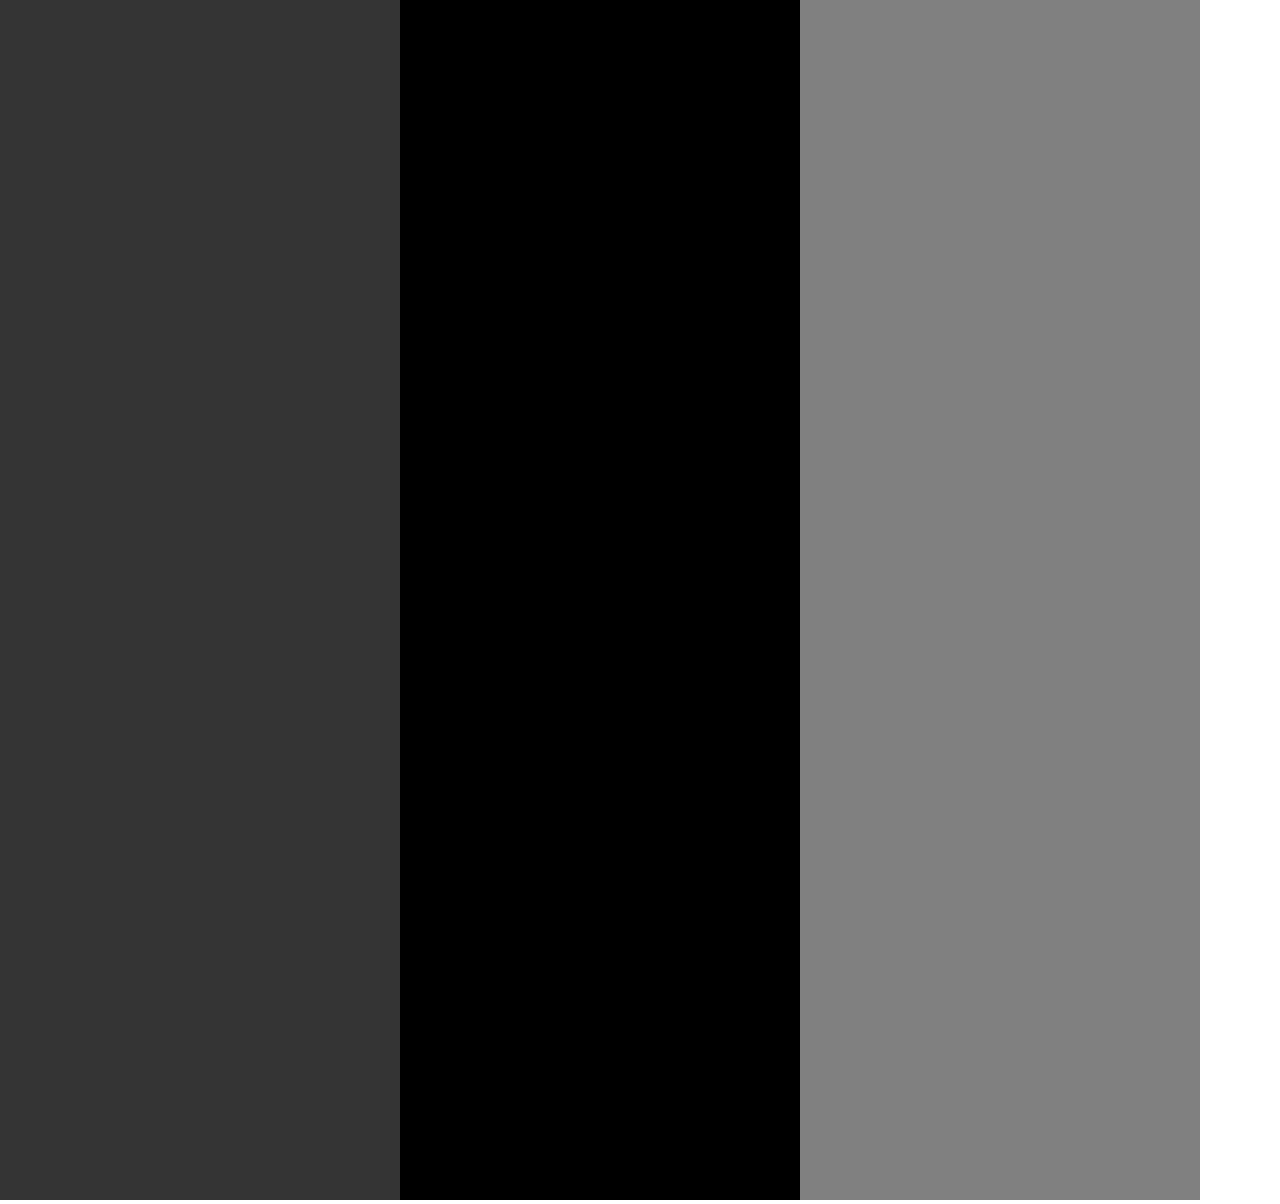
==== Task-1/index.html @ 45328569 "." ====
<!DOCTYPE html>
<html lang="">

<head>
  <meta charset="utf-8">
  <meta name="viewport" content="width=device-width, initial-scale=1.0">

  <title> P5 REV :)</title>

  <!-- CSS stylesheet(s) -->
  <link rel="stylesheet" type="text/css" href="css/style.css" />

  <!-- Library script(s) -->
  <script src="js/libraries/p5.min.js"></script>
  <script src="js/libraries/p5.sound.min.js"></script>

  <!-- My script(s) -->
  <script src="js/script3.js"></script>


</head>

<body>
  <!-- HTML would go here if needed. -->
</body>

</html>
---- Task-1/css/style.css ----
body {
  padding: 0;
  margin: 0;
}
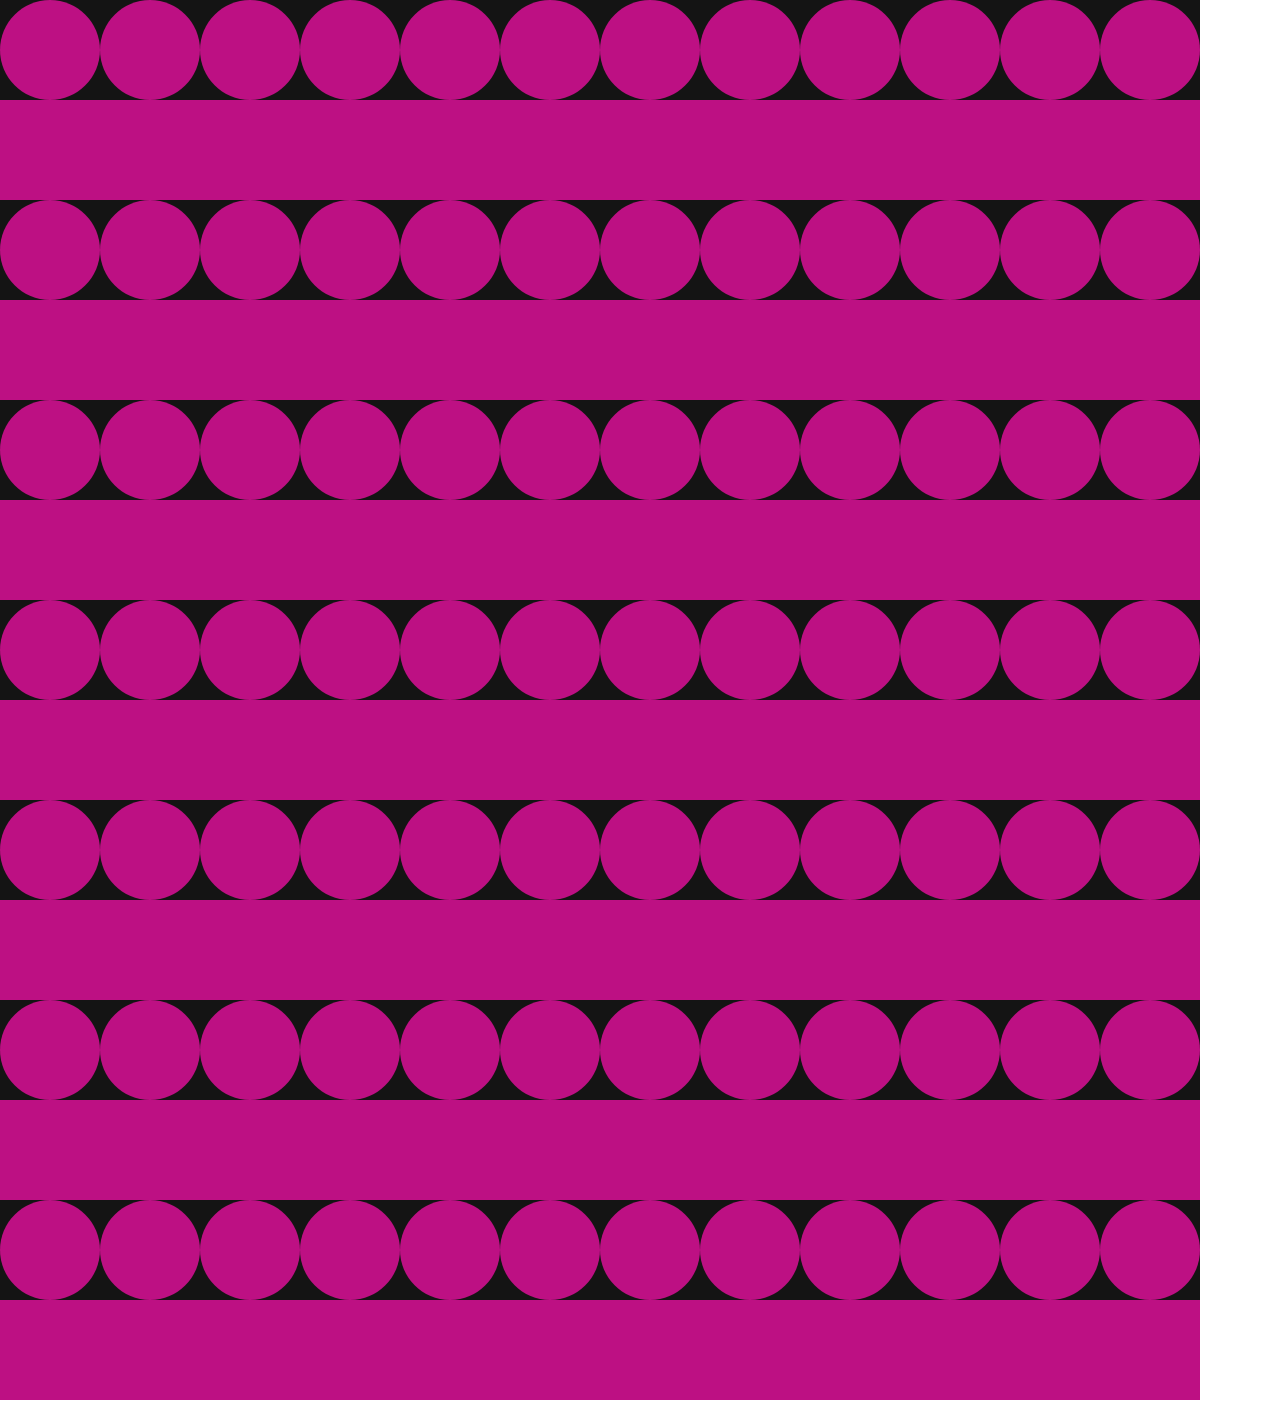
==== commit db1a3ca2: "." ====
--- a/Task-1/index.html
+++ b/Task-1/index.html
@@ -15,7 +15,7 @@
   <script src="js/libraries/p5.sound.min.js"></script>
 
   <!-- My script(s) -->
-  <script src="js/script3.js"></script>
+  <script src="js/question-7.js"></script>
 
 
 </head>
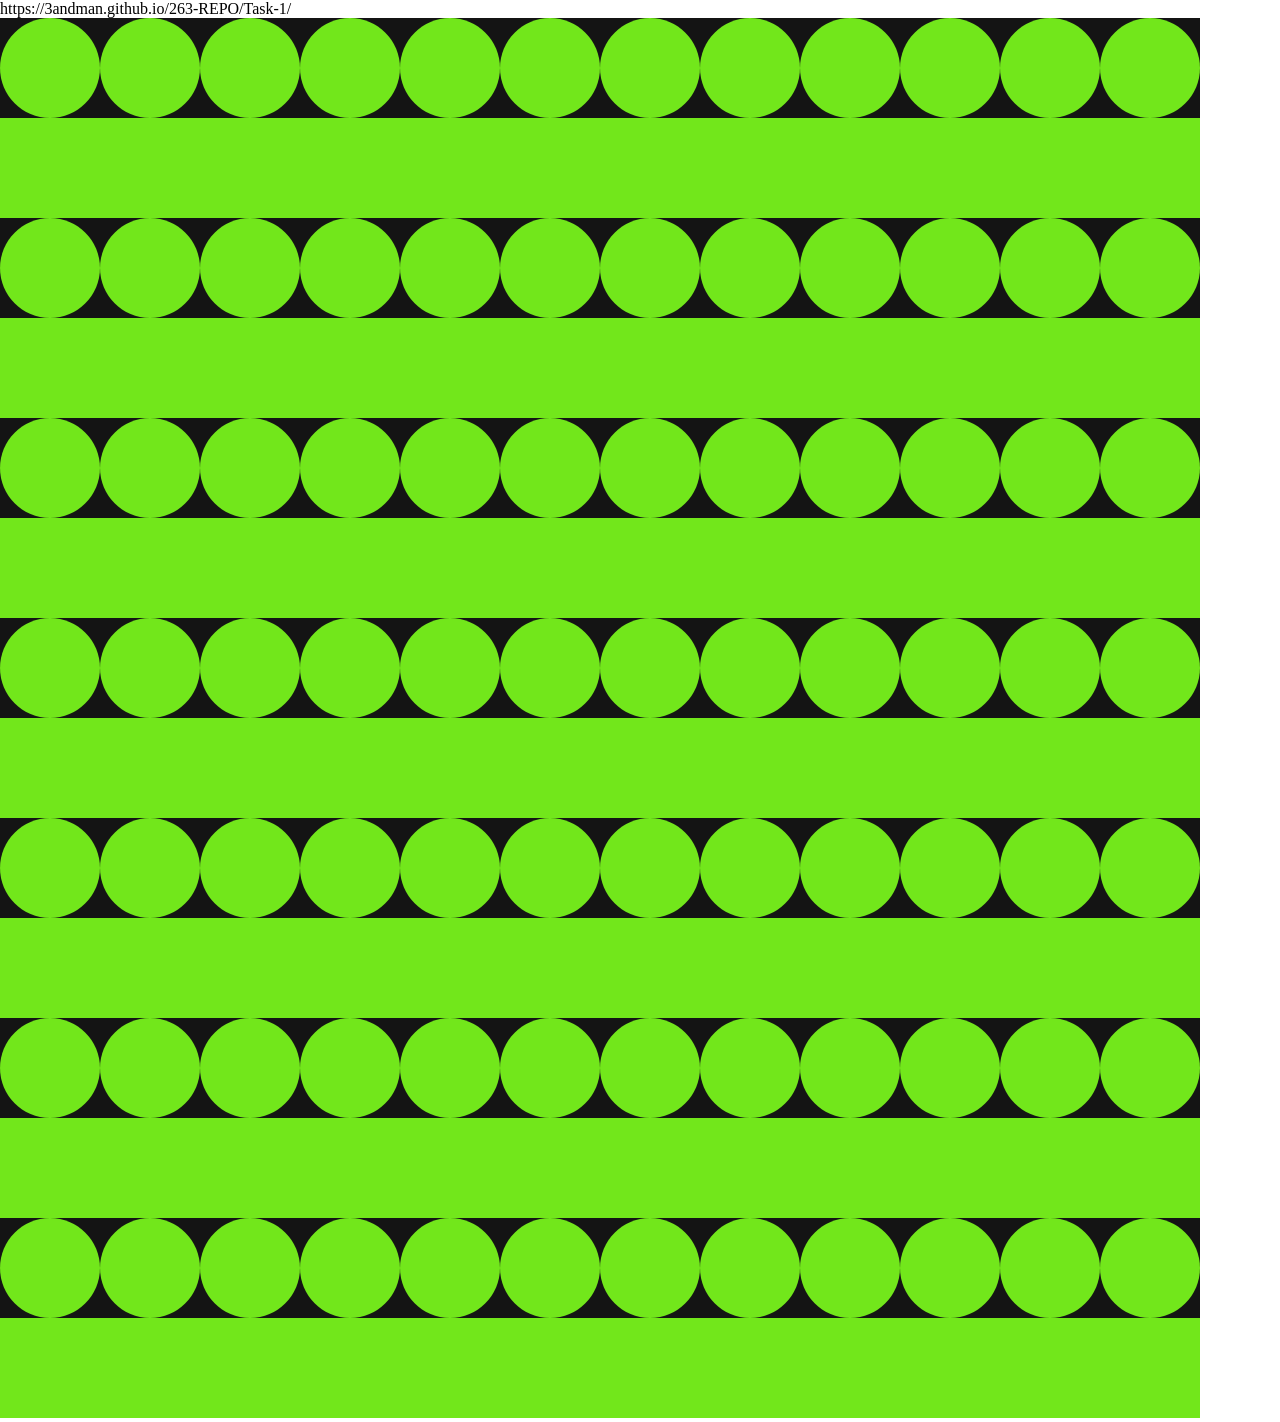
==== commit 997dff3a: "Update index.html" ====
--- a/Task-1/index.html
+++ b/Task-1/index.html
@@ -22,6 +22,7 @@
 
 <body>
   <!-- HTML would go here if needed. -->
+  https://3andman.github.io/263-REPO/Task-1/
 </body>
 
 </html>
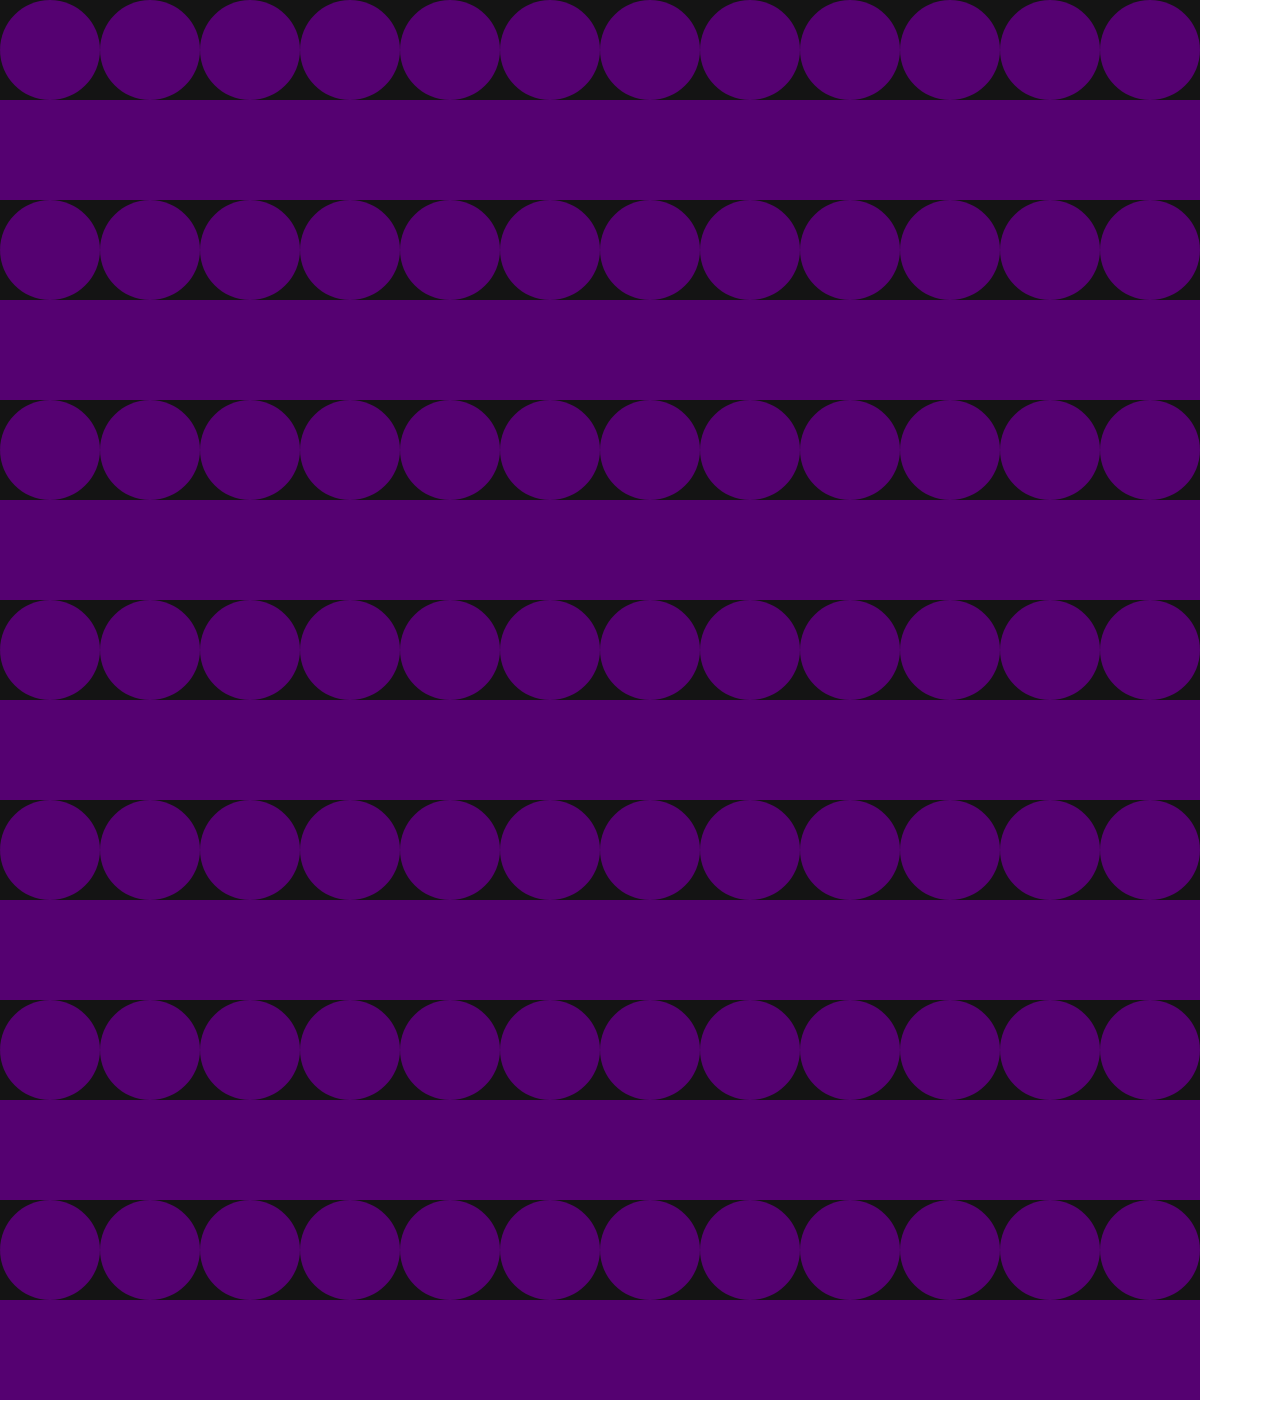
==== commit 6789982a: "Update index.html" ====
--- a/Task-1/index.html
+++ b/Task-1/index.html
@@ -5,7 +5,7 @@
   <meta charset="utf-8">
   <meta name="viewport" content="width=device-width, initial-scale=1.0">
 
-  <title> P5 REV :)</title>
+  <title> Task 1 :</title>
 
   <!-- CSS stylesheet(s) -->
   <link rel="stylesheet" type="text/css" href="css/style.css" />
@@ -22,7 +22,6 @@
 
 <body>
   <!-- HTML would go here if needed. -->
-  https://3andman.github.io/263-REPO/Task-1/
 </body>
 
 </html>
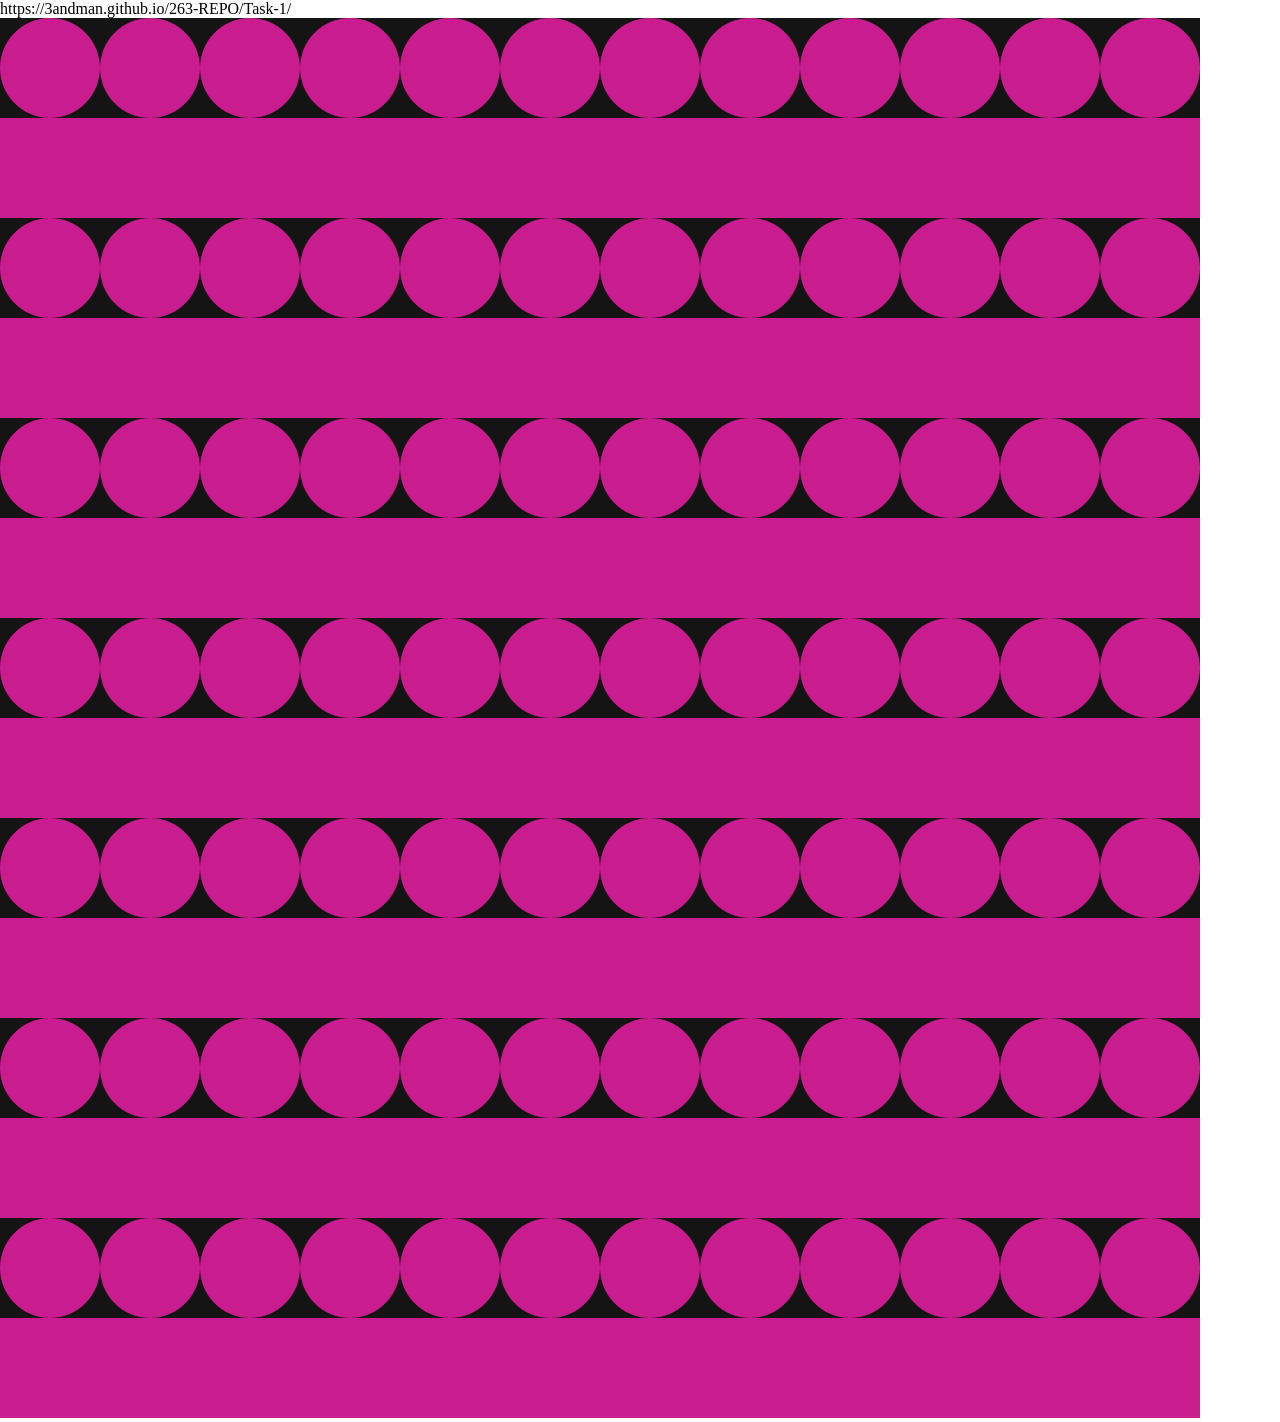
==== commit 3fc0d6c9: "Update index.html" ====
--- a/Task-1/index.html
+++ b/Task-1/index.html
@@ -21,7 +21,7 @@
 </head>
 
 <body>
-  <!-- HTML would go here if needed. -->
+https://3andman.github.io/263-REPO/Task-1/
 </body>
 
 </html>
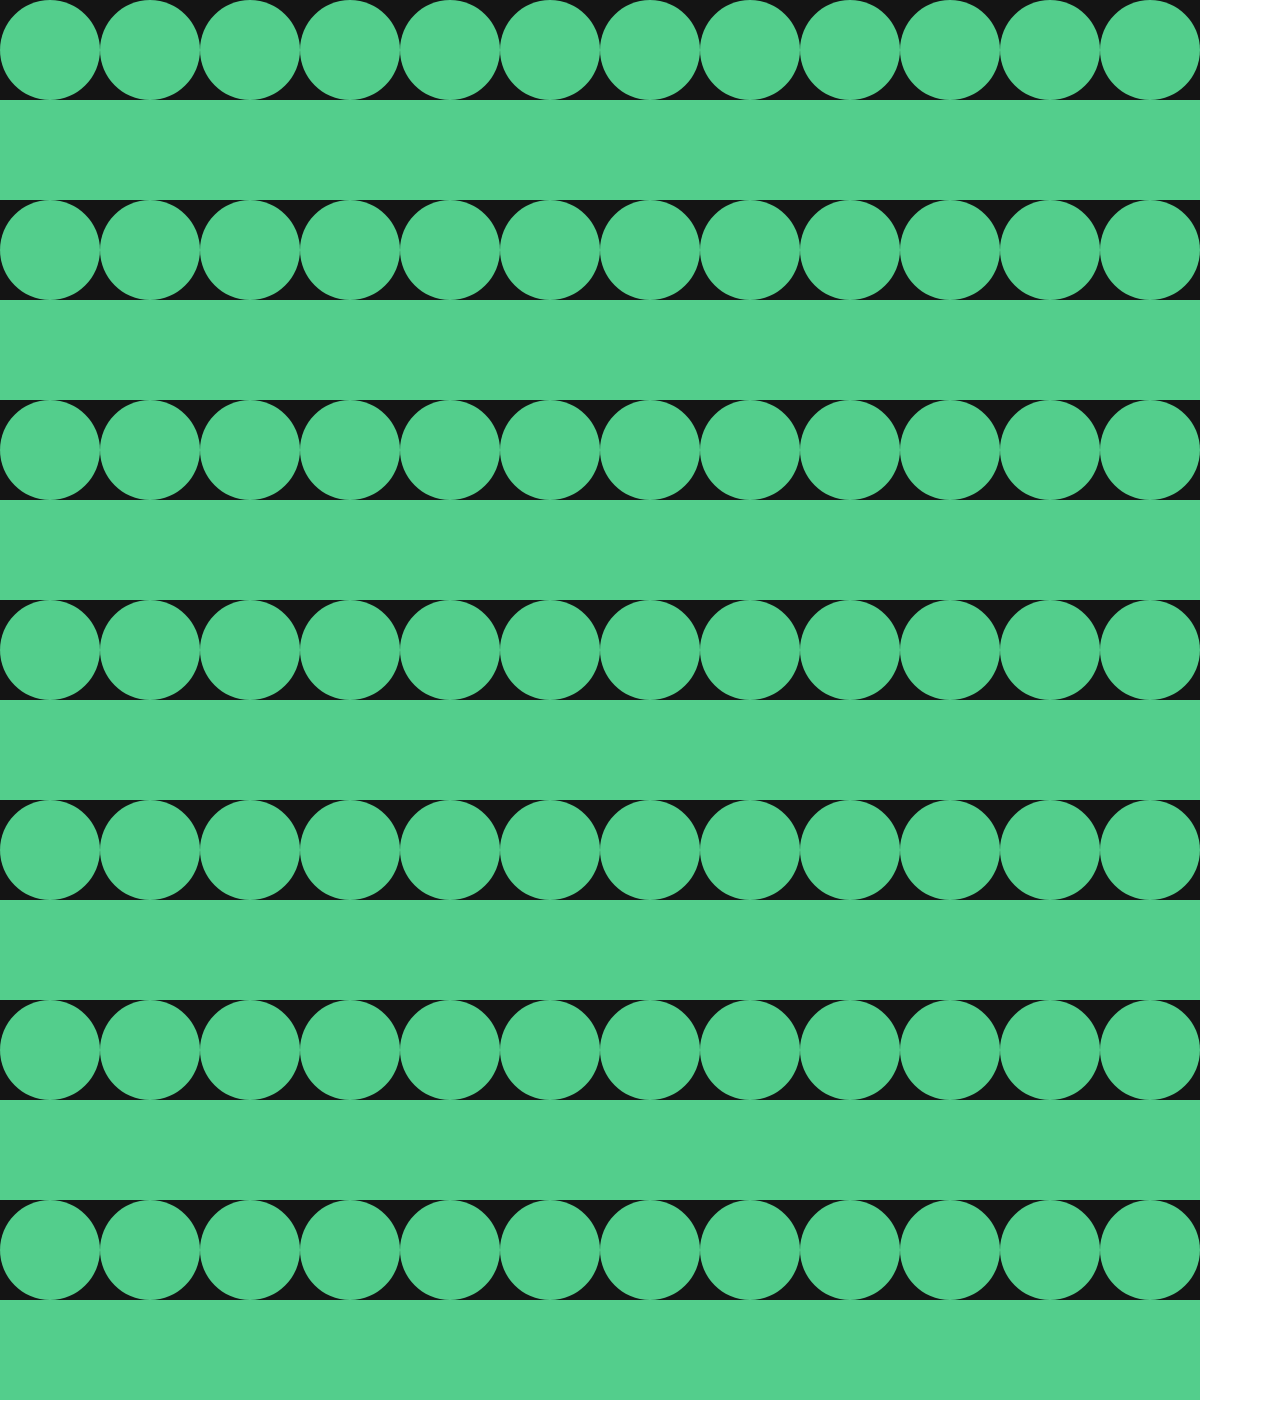
==== commit 2eca1d4e: "Update index.html" ====
--- a/Task-1/index.html
+++ b/Task-1/index.html
@@ -21,7 +21,7 @@
 </head>
 
 <body>
-https://3andman.github.io/263-REPO/Task-1/
+  
 </body>
 
 </html>
